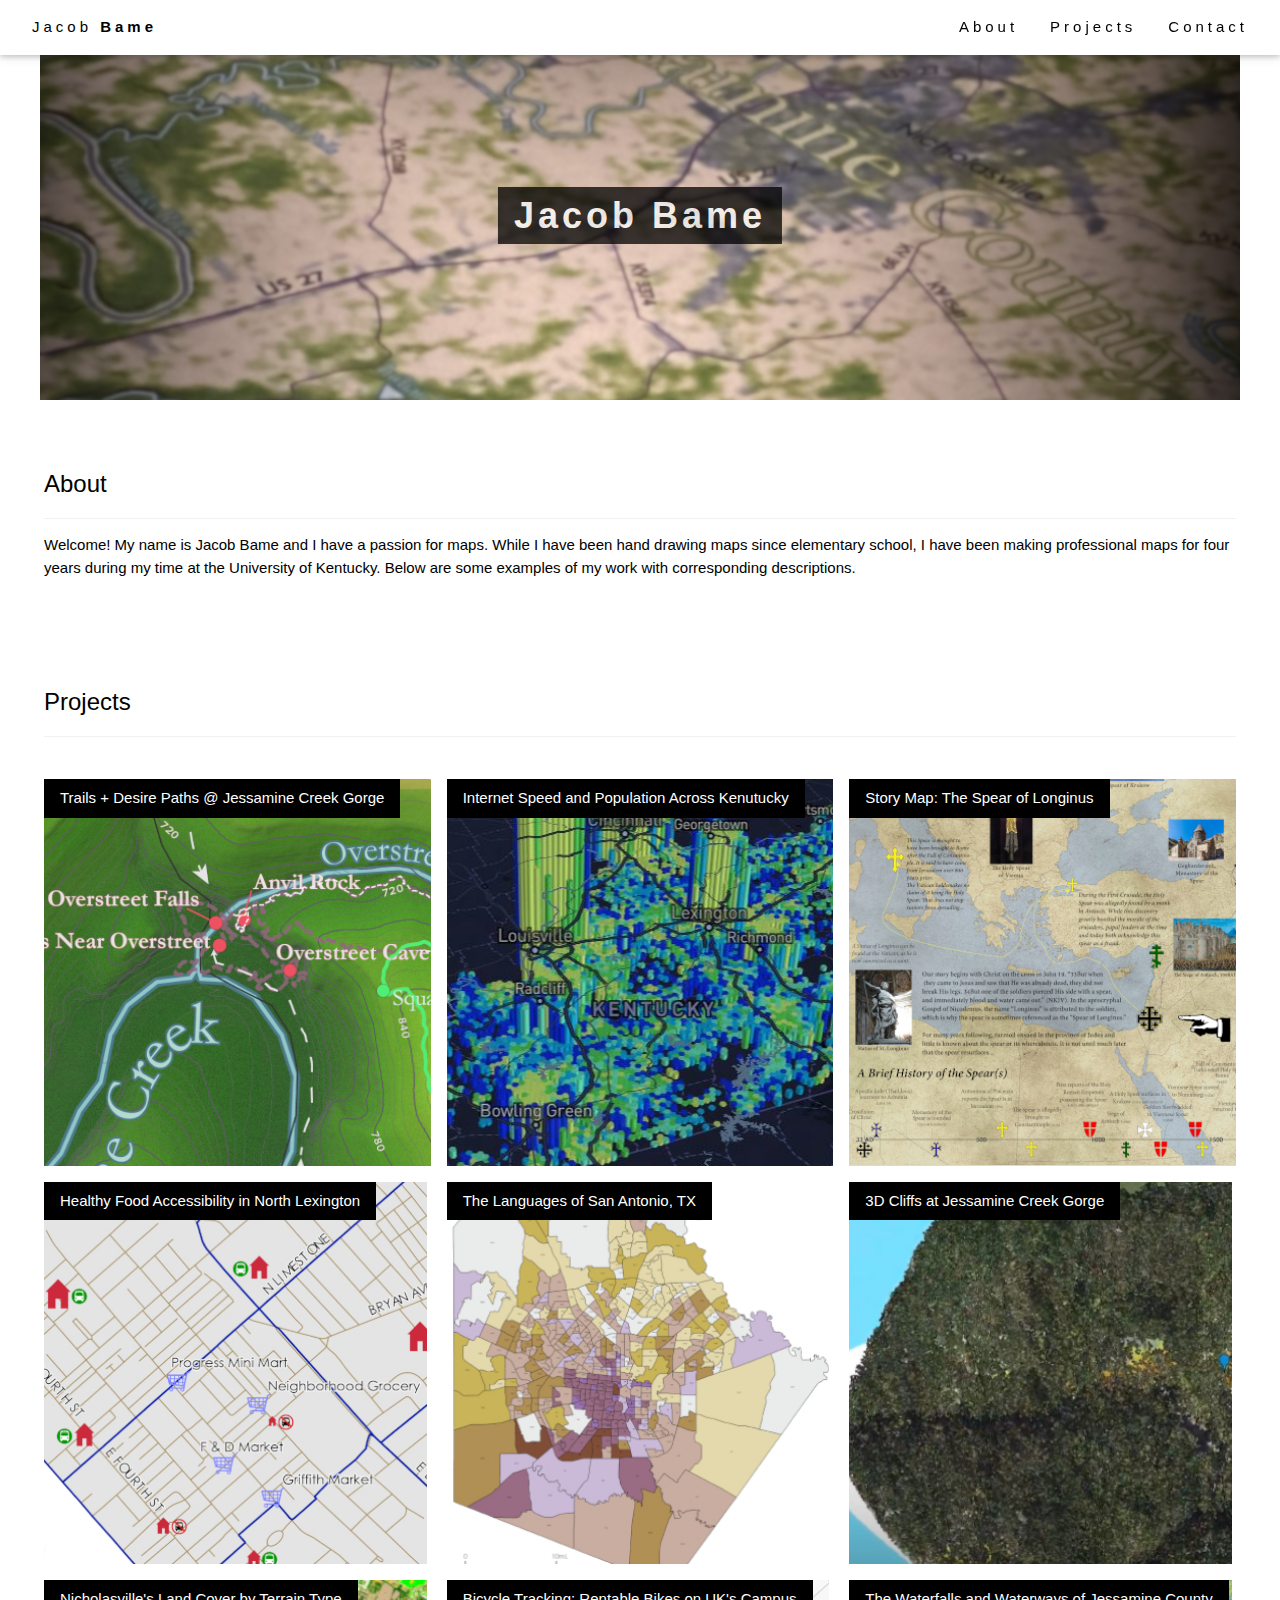
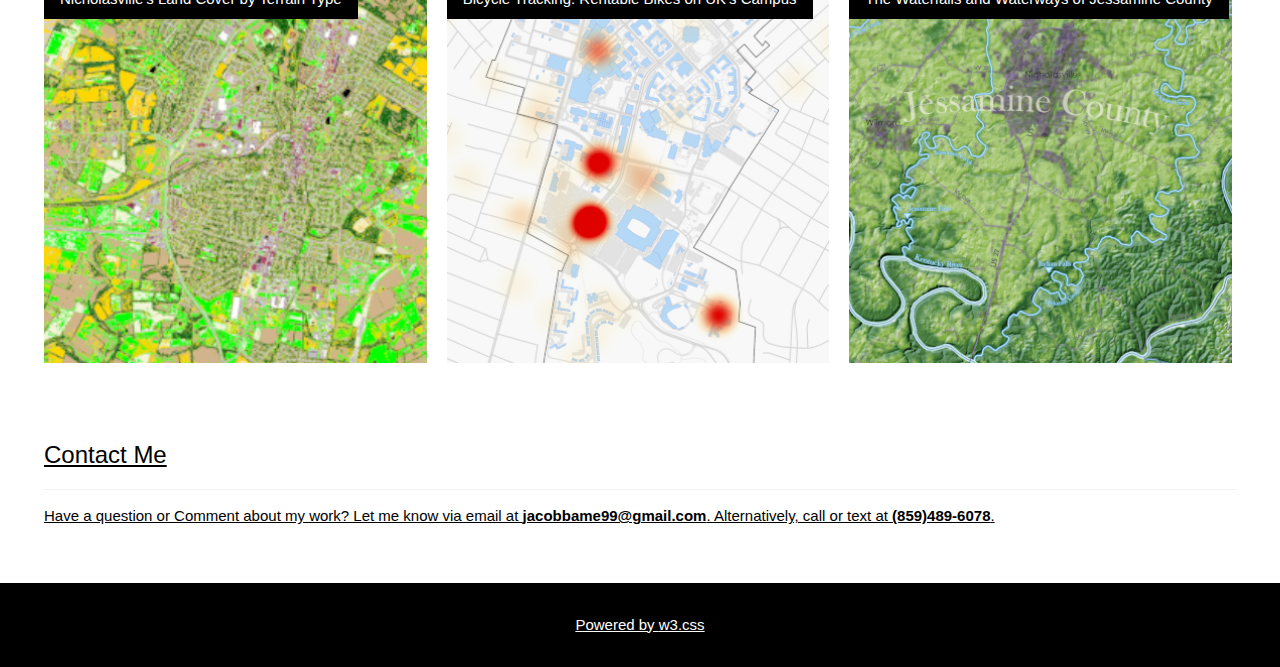
==== index.html @ 2e638ae8 "Added Map portfolio to the web repository" ====
<!DOCTYPE html>
<html>
<head>
<title>Jacob Bame - Cartographer</title>
<meta charset="UTF-8">
<meta name="viewport" content="width=device-width, initial-scale=1">
<link rel="stylesheet" href="css/w3.css">
</head>
<body>

<!-- Navbar (sit on top) -->
<div class="w3-top">
  <div class="w3-bar w3-white w3-wide w3-padding w3-card">
    <a href="#home" class="w3-bar-item w3-button">Jacob<b> Bame</b></a>
    <!-- Float links to the right. -->
    <div class="w3-right">
      <a href="#about" class="w3-bar-item w3-button">About</a>
      <a href="#projects" class="w3-bar-item w3-button">Projects</a>
      <a href="#contact" class="w3-bar-item w3-button">Contact</a>
    </div>
  </div>
</div>

<!-- Header -->
<header class="w3-display-container w3-content w3-wide" style="max-width:1200px;" id="home">
  <img class="w3-image" src="images/map.jpg" alt="Architecture" width="1200" height="587">
  <div class="w3-display-middle w3-margin-top w3-center">
    <h1 class="w3-xxlarge w3-text-white"><span class="w3-padding w3-black w3-opacity-min"><b>Jacob Bame</b></span> <span
  </div>
</header>

<!-- Begin page content -->
<div class="w3-content w3-padding" style="max-width:1256px">

  <!-- About Section -->
  <div class="w3-container w3-padding-32" id="about">
    <h3 class="w3-border-bottom w3-border-light-grey w3-padding-16">About</h3>
    <p>Welcome! My name is Jacob Bame and I have a passion for maps. While I have been hand drawing maps since elementary school,
      I have been making professional maps for four years during my time at the University of Kentucky.
       Below are some examples of my work with corresponding descriptions.
    </p>
  </div>
  <!-- Project Section -->
  <div class="w3-container w3-padding-32" id="projects">
    <h3 class="w3-border-bottom w3-border-light-grey w3-padding-16">Projects</h3>
  </div>

  <div class="w3-row-padding">
    <div class="w3-col l4 m4 w3-margin-bottom"> <!--see https://www.w3schools.com/w3css/w3css_grid.asp -->
      <a href="499Gorge.html" class="w3-hover-grayscale"> <!-- makes image into a link -->
      <div class="w3-display-container">
        <div class="w3-display-topleft w3-black w3-padding">Trails + Desire Paths @ Jessamine Creek Gorge</div>
        <img src="images/GorgeThumbnail.jpg" alt="House" style="width:100%">
      </div>
    </a> <!-- end link -->
    </div>
    <div class="w3-col l4 m4 w3-margin-bottom">
        <a href="InternetSpeed.html" class="w3-hover-grayscale"> <!-- makes image into a link -->
      <div class="w3-display-container">
        <div class="w3-display-topleft w3-black w3-padding">Internet Speed and Population Across Kenutucky</div>
        <img src="images/UnfoldedThumbnail.jpg" alt="House" style="width:100%">
      </div>
    </div>
    <div class="w3-col l4 m4 w3-margin-bottom">
      <a href="HolySpear.html" class="w3-hover-grayscale"> <!-- makes image into a link -->
      <div class="w3-display-container">
        <div class="w3-display-topleft w3-black w3-padding">Story Map: The Spear of Longinus</div>
        <img src="images/SpearThumbnail.jpg" alt="House" style="width:100%">
      </div>
    </div>
  </div>

  <div class="w3-row-padding">
    <div class="w3-col l4 m4 w3-margin-bottom">
      <a href="FoodDeserts.html" class="w3-hover-grayscale"> <!-- makes image into a link -->
      <div class="w3-display-container">
        <div class="w3-display-topleft w3-black w3-padding">Healthy Food Accessibility in North Lexington</div>
        <img src="images/FoodDesertsThumbnail.jpg" alt="House" style="width:99%">
      </div>
    </div>
    <div class="w3-col l4 m4 w3-margin-bottom">
      <a href="Trivariate.html" class="w3-hover-grayscale"> <!-- makes image into a link -->
      <div class="w3-display-container">
        <div class="w3-display-topleft w3-black w3-padding">The Languages of San Antonio, TX</div>
        <img src="images/TrivariateThumbnail.jpg" alt="House" style="width:99%">
      </div>
    </div>
    <div class="w3-col l4 m4 w3-margin-bottom">
      <a href="https://jbcurlz.github.io/jcg/" class="w3-hover-grayscale"> <!-- makes image into a link -->
      <div class="w3-display-container">
        <div class="w3-display-topleft w3-black w3-padding">3D Cliffs at Jessamine Creek Gorge</div>
        <img src="images/3DGorgeThumbnail.jpg" alt="House" style="width:99%">
      </div>
    </div>
  </div>
  <div class="w3-row-padding">
    <div class="w3-col l4 m4 w3-margin-bottom">
      <a href="LandCover.html" class="w3-hover-grayscale"> <!-- makes image into a link -->
      <div class="w3-display-container">
        <div class="w3-display-topleft w3-black w3-padding">Nicholasville's Land Cover by Terrain Type</div>
        <img src="images/LandCoverNicholasvilleThumbnail.jpg" alt="House" style="width:99%">
      </div>
    </div>
    <div class="w3-col l4 m4 w3-margin-bottom">
      <a href="Spinbikes.html" class="w3-hover-grayscale"> <!-- makes image into a link -->
      <div class="w3-display-container">
        <div class="w3-display-topleft w3-black w3-padding">Bicycle Tracking: Rentable Bikes on UK's Campus</div>
        <img src="images/SpinBikesThumbnail.jpg" alt="House" style="width:99%">

      </div>
    </div>
    <div class="w3-col l4 m4 w3-margin-bottom">
      <a href="Waterfalls.html" class="w3-hover-grayscale"> <!-- makes image into a link -->
      <div class="w3-display-container">
        <div class="w3-display-topleft w3-black w3-padding">The Waterfalls and Waterways of Jessamine County</div>
        <img src="images/WaterwaysThumbnail.jpg" alt="House" style="width:99%">
      </div>
    </div>
  </div>

  <!-- Contact Section -->
  <div class="w3-container w3-padding-32" id="contact">
    <h3 class="w3-border-bottom w3-border-light-grey w3-padding-16">Contact Me</h3>
<p>
    <p>Have a question or Comment about my work? Let me know via email at <b>jacobbame99@gmail.com</b>.
      Alternatively, call or text at <b>(859)489-6078</b>.</p>
  </div>



<!-- End page content -->
</div>


<!-- Footer -->
<footer class="w3-center w3-black w3-padding-16">
  <p>Powered by <a href="https://www.w3schools.com/w3css/default.asp" title="W3.CSS" target="_blank" class="w3-hover-text-green">w3.css</a></p>
</footer>

</body>
</html>
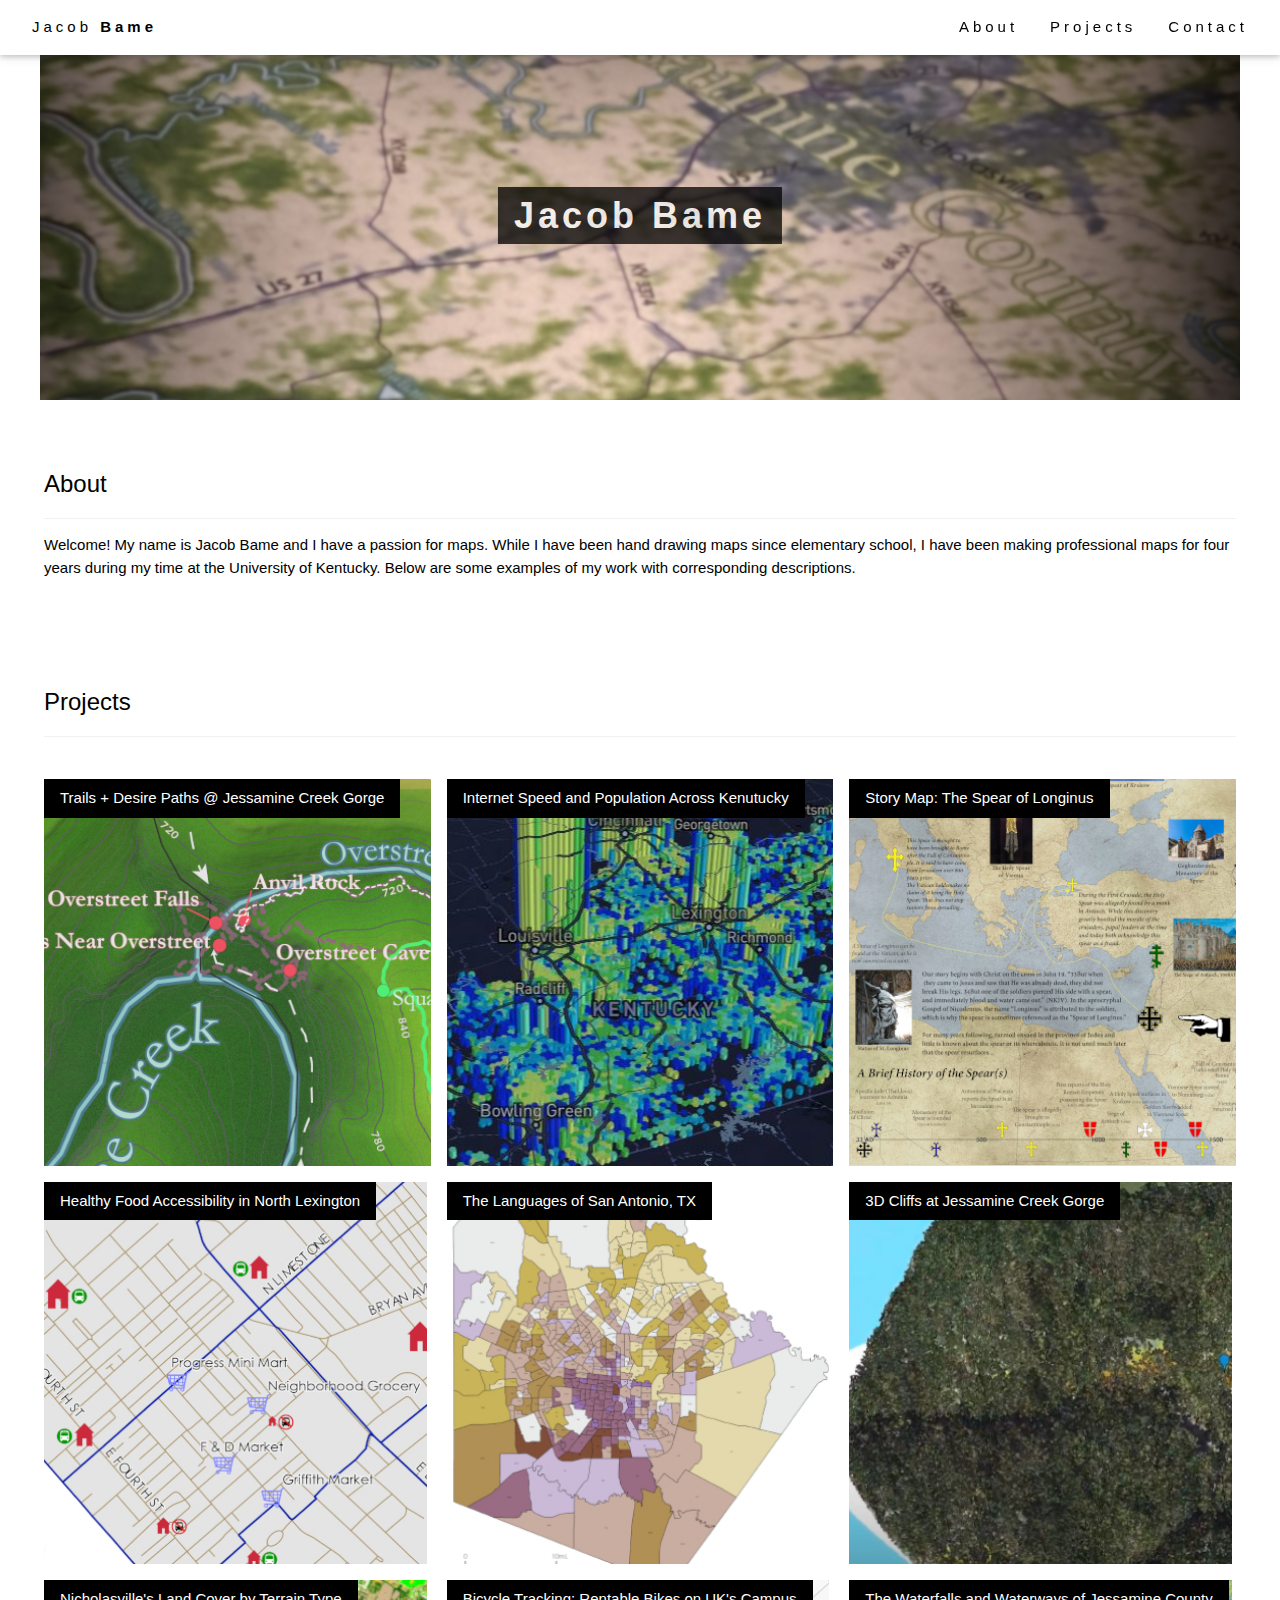
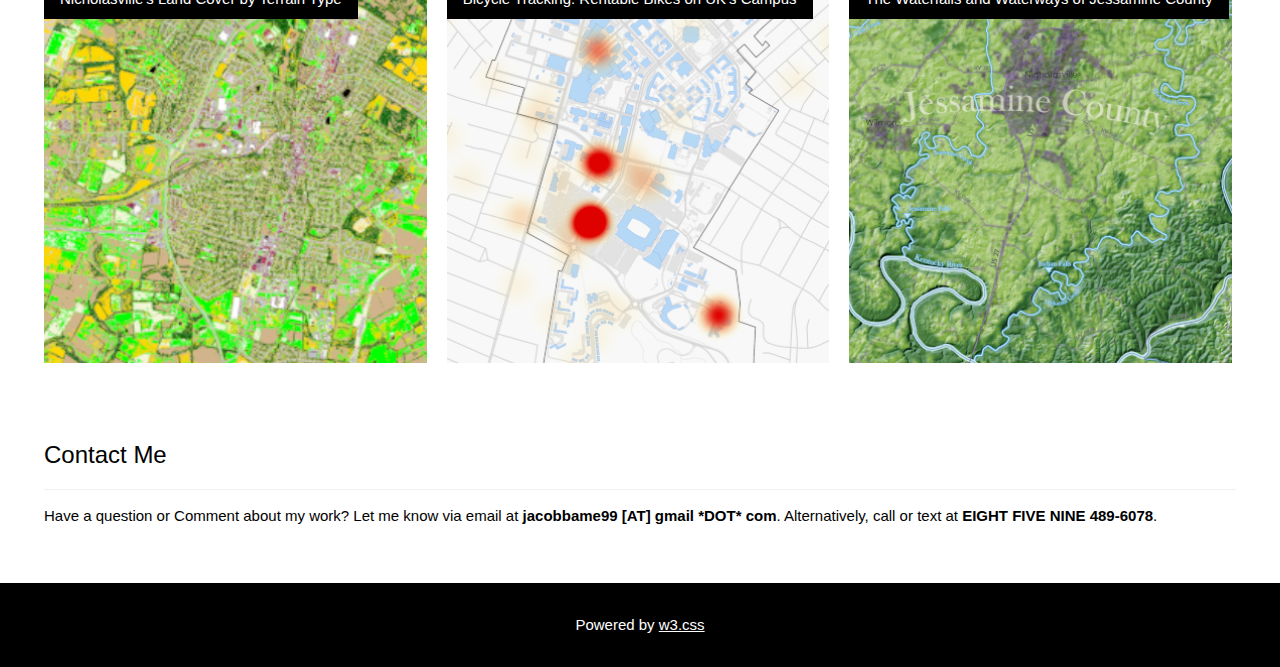
==== commit 049f3c78: "Website updates" ====
--- a/index.html
+++ b/index.html
@@ -47,73 +47,82 @@
 
   <div class="w3-row-padding">
     <div class="w3-col l4 m4 w3-margin-bottom"> <!--see https://www.w3schools.com/w3css/w3css_grid.asp -->
-      <a href="499Gorge.html" class="w3-hover-grayscale"> <!-- makes image into a link -->
+      <a href="499Gorge.html" class="w3-hover-opacity w3-hover-sepia"> <!-- makes image into a link -->
       <div class="w3-display-container">
         <div class="w3-display-topleft w3-black w3-padding">Trails + Desire Paths @ Jessamine Creek Gorge</div>
         <img src="images/GorgeThumbnail.jpg" alt="House" style="width:100%">
+        </a>
       </div>
     </a> <!-- end link -->
     </div>
     <div class="w3-col l4 m4 w3-margin-bottom">
-        <a href="InternetSpeed.html" class="w3-hover-grayscale"> <!-- makes image into a link -->
+        <a href="InternetSpeed.html" class="w3-hover-opacity w3-hover-sepia"> <!-- makes image into a link -->
       <div class="w3-display-container">
         <div class="w3-display-topleft w3-black w3-padding">Internet Speed and Population Across Kenutucky</div>
         <img src="images/UnfoldedThumbnail.jpg" alt="House" style="width:100%">
+        </a>
       </div>
     </div>
     <div class="w3-col l4 m4 w3-margin-bottom">
-      <a href="HolySpear.html" class="w3-hover-grayscale"> <!-- makes image into a link -->
+      <a href="HolySpear.html" class="w3-hover-opacity w3-hover-sepia"> <!-- makes image into a link -->
       <div class="w3-display-container">
         <div class="w3-display-topleft w3-black w3-padding">Story Map: The Spear of Longinus</div>
         <img src="images/SpearThumbnail.jpg" alt="House" style="width:100%">
+        </a>
       </div>
     </div>
   </div>
 
   <div class="w3-row-padding">
     <div class="w3-col l4 m4 w3-margin-bottom">
-      <a href="FoodDeserts.html" class="w3-hover-grayscale"> <!-- makes image into a link -->
+      <a href="FoodDeserts.html" class="w3-hover-opacity w3-hover-sepia"> <!-- makes image into a link -->
       <div class="w3-display-container">
         <div class="w3-display-topleft w3-black w3-padding">Healthy Food Accessibility in North Lexington</div>
         <img src="images/FoodDesertsThumbnail.jpg" alt="House" style="width:99%">
+        </a>
       </div>
     </div>
     <div class="w3-col l4 m4 w3-margin-bottom">
-      <a href="Trivariate.html" class="w3-hover-grayscale"> <!-- makes image into a link -->
+      <a href="Trivariate.html" class="w3-hover-opacity w3-hover-sepia"> <!-- makes image into a link -->
       <div class="w3-display-container">
         <div class="w3-display-topleft w3-black w3-padding">The Languages of San Antonio, TX</div>
         <img src="images/TrivariateThumbnail.jpg" alt="House" style="width:99%">
+        </a>
       </div>
     </div>
     <div class="w3-col l4 m4 w3-margin-bottom">
-      <a href="https://jbcurlz.github.io/jcg/" class="w3-hover-grayscale"> <!-- makes image into a link -->
+      <a href="https://jbcurlz.github.io/jcg/" class="w3-hover-opacity w3-hover-sepia"> <!-- makes image into a link -->
       <div class="w3-display-container">
         <div class="w3-display-topleft w3-black w3-padding">3D Cliffs at Jessamine Creek Gorge</div>
         <img src="images/3DGorgeThumbnail.jpg" alt="House" style="width:99%">
+        </a>
       </div>
     </div>
   </div>
   <div class="w3-row-padding">
     <div class="w3-col l4 m4 w3-margin-bottom">
-      <a href="LandCover.html" class="w3-hover-grayscale"> <!-- makes image into a link -->
+      <a href="LandCover.html" class="w3-hover-opacity w3-hover-sepia"> <!-- makes image into a link -->
       <div class="w3-display-container">
         <div class="w3-display-topleft w3-black w3-padding">Nicholasville's Land Cover by Terrain Type</div>
         <img src="images/LandCoverNicholasvilleThumbnail.jpg" alt="House" style="width:99%">
+        </a>
       </div>
     </div>
     <div class="w3-col l4 m4 w3-margin-bottom">
-      <a href="Spinbikes.html" class="w3-hover-grayscale"> <!-- makes image into a link -->
+      <a href="Spinbikes.html" class="w3-hover-opacity w3-hover-sepia"> <!-- makes image into a link -->
       <div class="w3-display-container">
         <div class="w3-display-topleft w3-black w3-padding">Bicycle Tracking: Rentable Bikes on UK's Campus</div>
         <img src="images/SpinBikesThumbnail.jpg" alt="House" style="width:99%">
+        </a>
 
       </div>
     </div>
     <div class="w3-col l4 m4 w3-margin-bottom">
-      <a href="Waterfalls.html" class="w3-hover-grayscale"> <!-- makes image into a link -->
+      <a href="Waterfalls.html" class="w3-hover-opacity w3-hover-sepia"> <!-- makes image into a link -->
       <div class="w3-display-container">
         <div class="w3-display-topleft w3-black w3-padding">The Waterfalls and Waterways of Jessamine County</div>
         <img src="images/WaterwaysThumbnail.jpg" alt="House" style="width:99%">
+        </a>
       </div>
     </div>
   </div>
@@ -122,8 +131,8 @@
   <div class="w3-container w3-padding-32" id="contact">
     <h3 class="w3-border-bottom w3-border-light-grey w3-padding-16">Contact Me</h3>
 <p>
-    <p>Have a question or Comment about my work? Let me know via email at <b>jacobbame99@gmail.com</b>.
-      Alternatively, call or text at <b>(859)489-6078</b>.</p>
+    <p>Have a question or Comment about my work? Let me know via email at <b>jacobbame99 [AT] gmail *DOT* com</b>.
+      Alternatively, call or text at <b>EIGHT FIVE NINE 489-6078</b>.</p>
   </div>
 
 
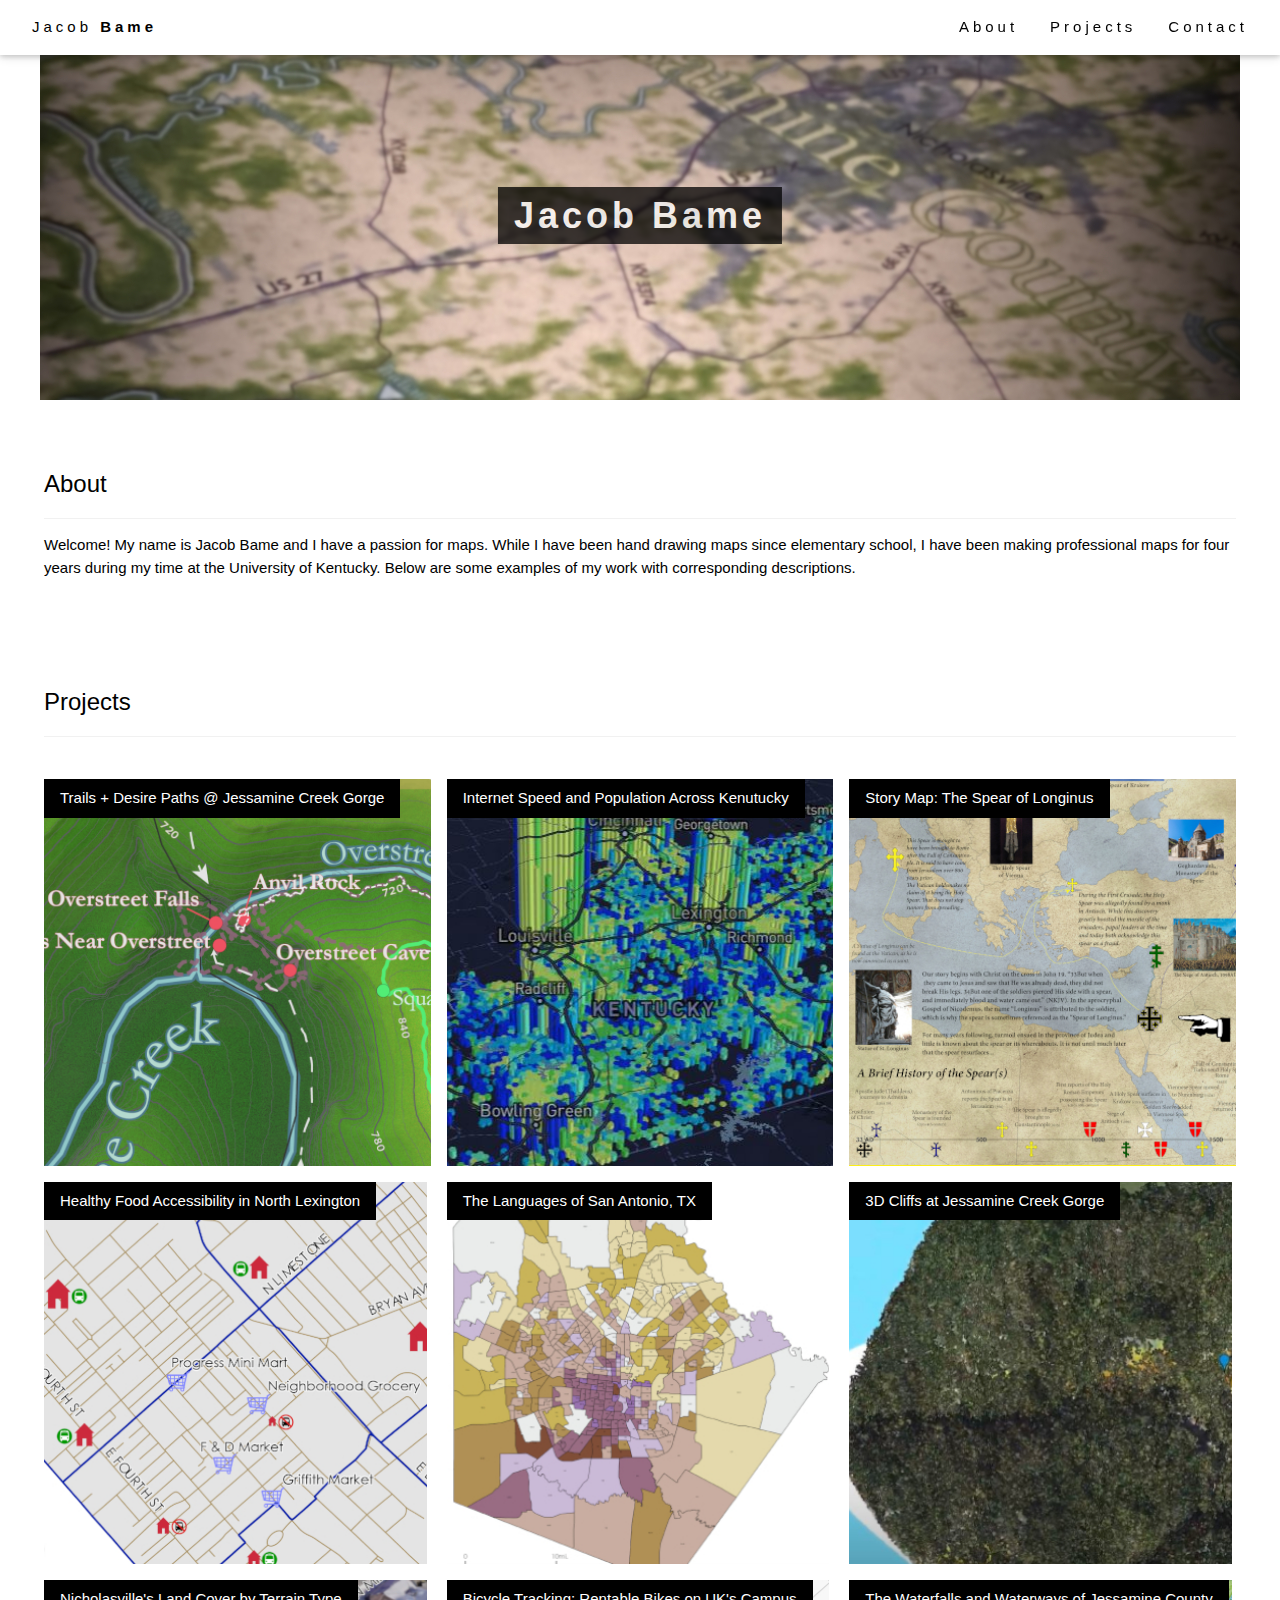
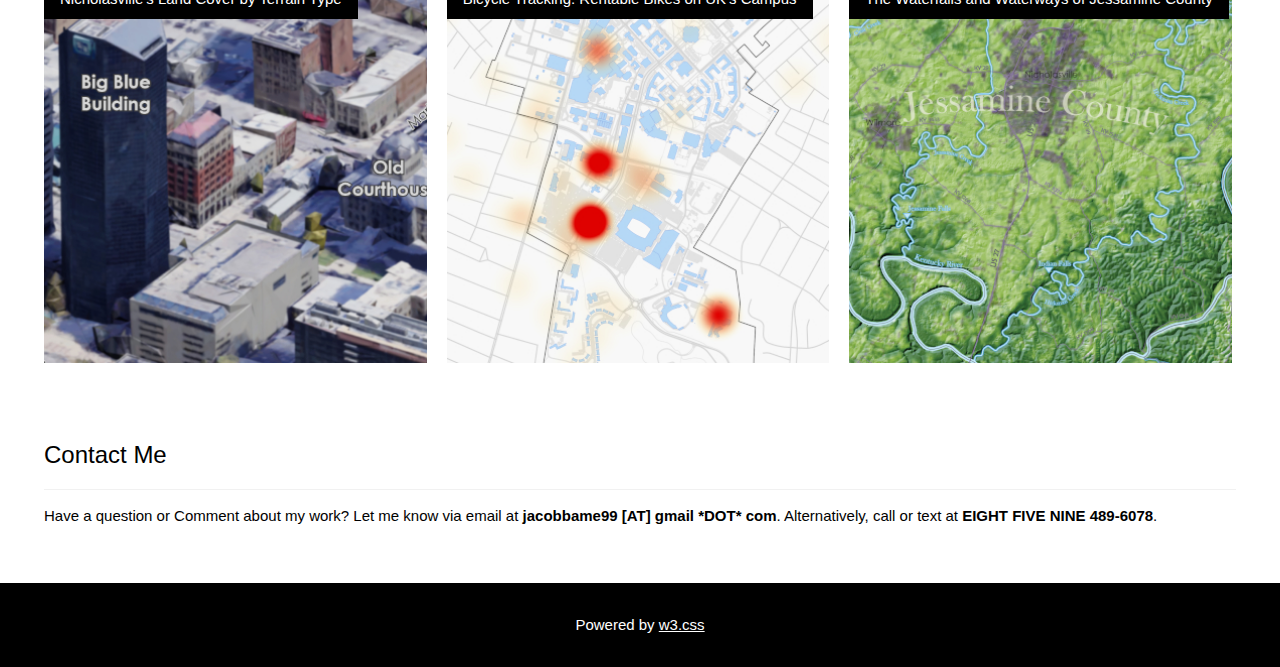
==== commit cf3f5e1f: "Replaced Land Cover Map with Isometric Map" ====
--- a/index.html
+++ b/index.html
@@ -101,10 +101,10 @@
   </div>
   <div class="w3-row-padding">
     <div class="w3-col l4 m4 w3-margin-bottom">
-      <a href="LandCover.html" class="w3-hover-opacity w3-hover-sepia"> <!-- makes image into a link -->
+      <a href="Isometric Map: Downtown Lexington, KY" class="w3-hover-opacity w3-hover-sepia"> <!-- makes image into a link -->
       <div class="w3-display-container">
         <div class="w3-display-topleft w3-black w3-padding">Nicholasville's Land Cover by Terrain Type</div>
-        <img src="images/LandCoverNicholasvilleThumbnail.jpg" alt="House" style="width:99%">
+        <img src="images/isometricthumbnail.jpg" alt="House" style="width:99%">
         </a>
       </div>
     </div>
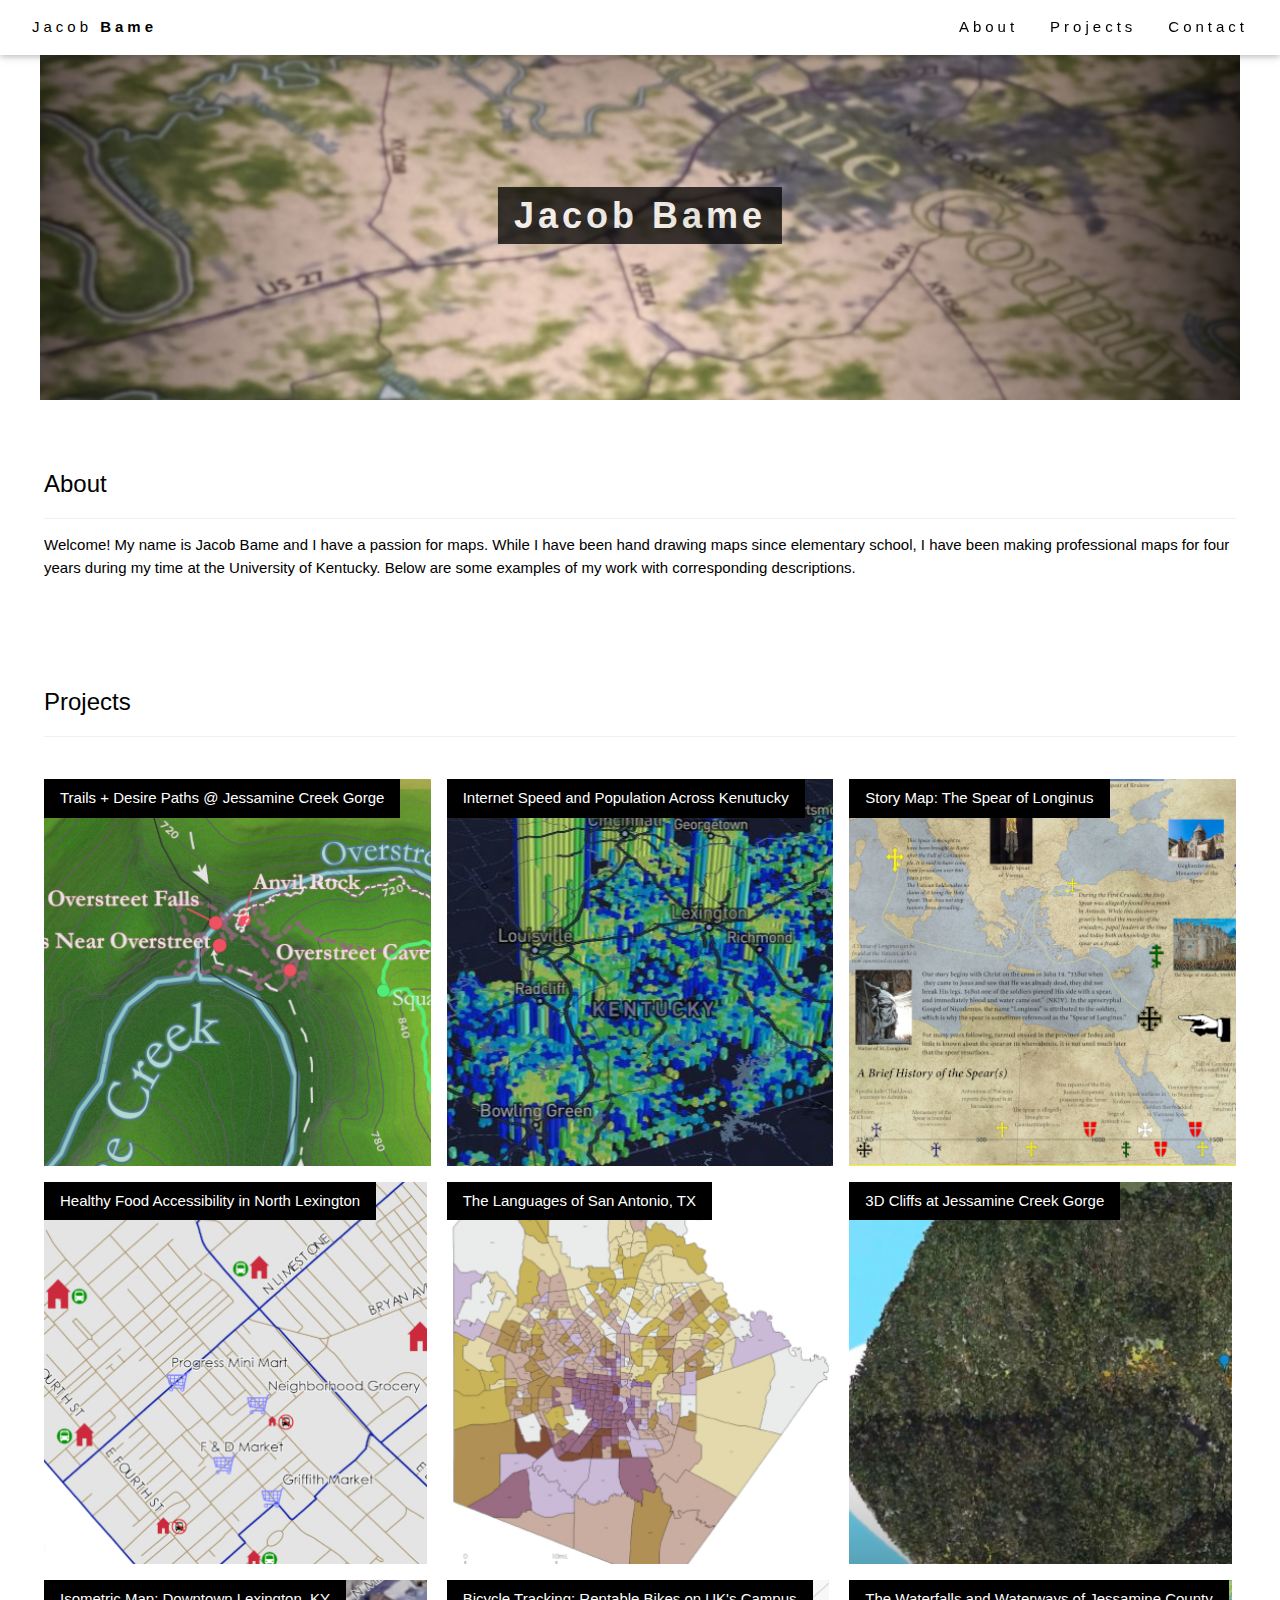
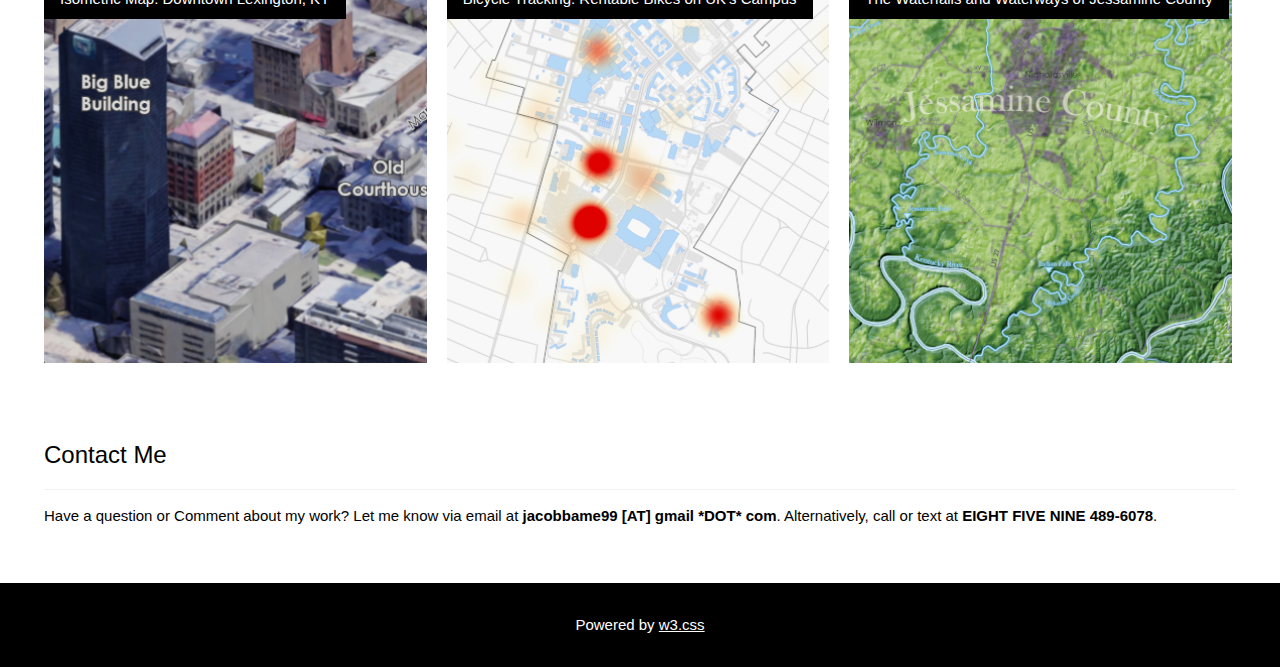
==== commit 4ae988c5: "Update index.html" ====
--- a/index.html
+++ b/index.html
@@ -101,9 +101,9 @@
   </div>
   <div class="w3-row-padding">
     <div class="w3-col l4 m4 w3-margin-bottom">
-      <a href="Isometric Map: Downtown Lexington, KY" class="w3-hover-opacity w3-hover-sepia"> <!-- makes image into a link -->
+      <a href="isometric.html" class="w3-hover-opacity w3-hover-sepia"> <!-- makes image into a link -->
       <div class="w3-display-container">
-        <div class="w3-display-topleft w3-black w3-padding">Nicholasville's Land Cover by Terrain Type</div>
+        <div class="w3-display-topleft w3-black w3-padding">Isometric Map: Downtown Lexington, KY</div>
         <img src="images/isometricthumbnail.jpg" alt="House" style="width:99%">
         </a>
       </div>
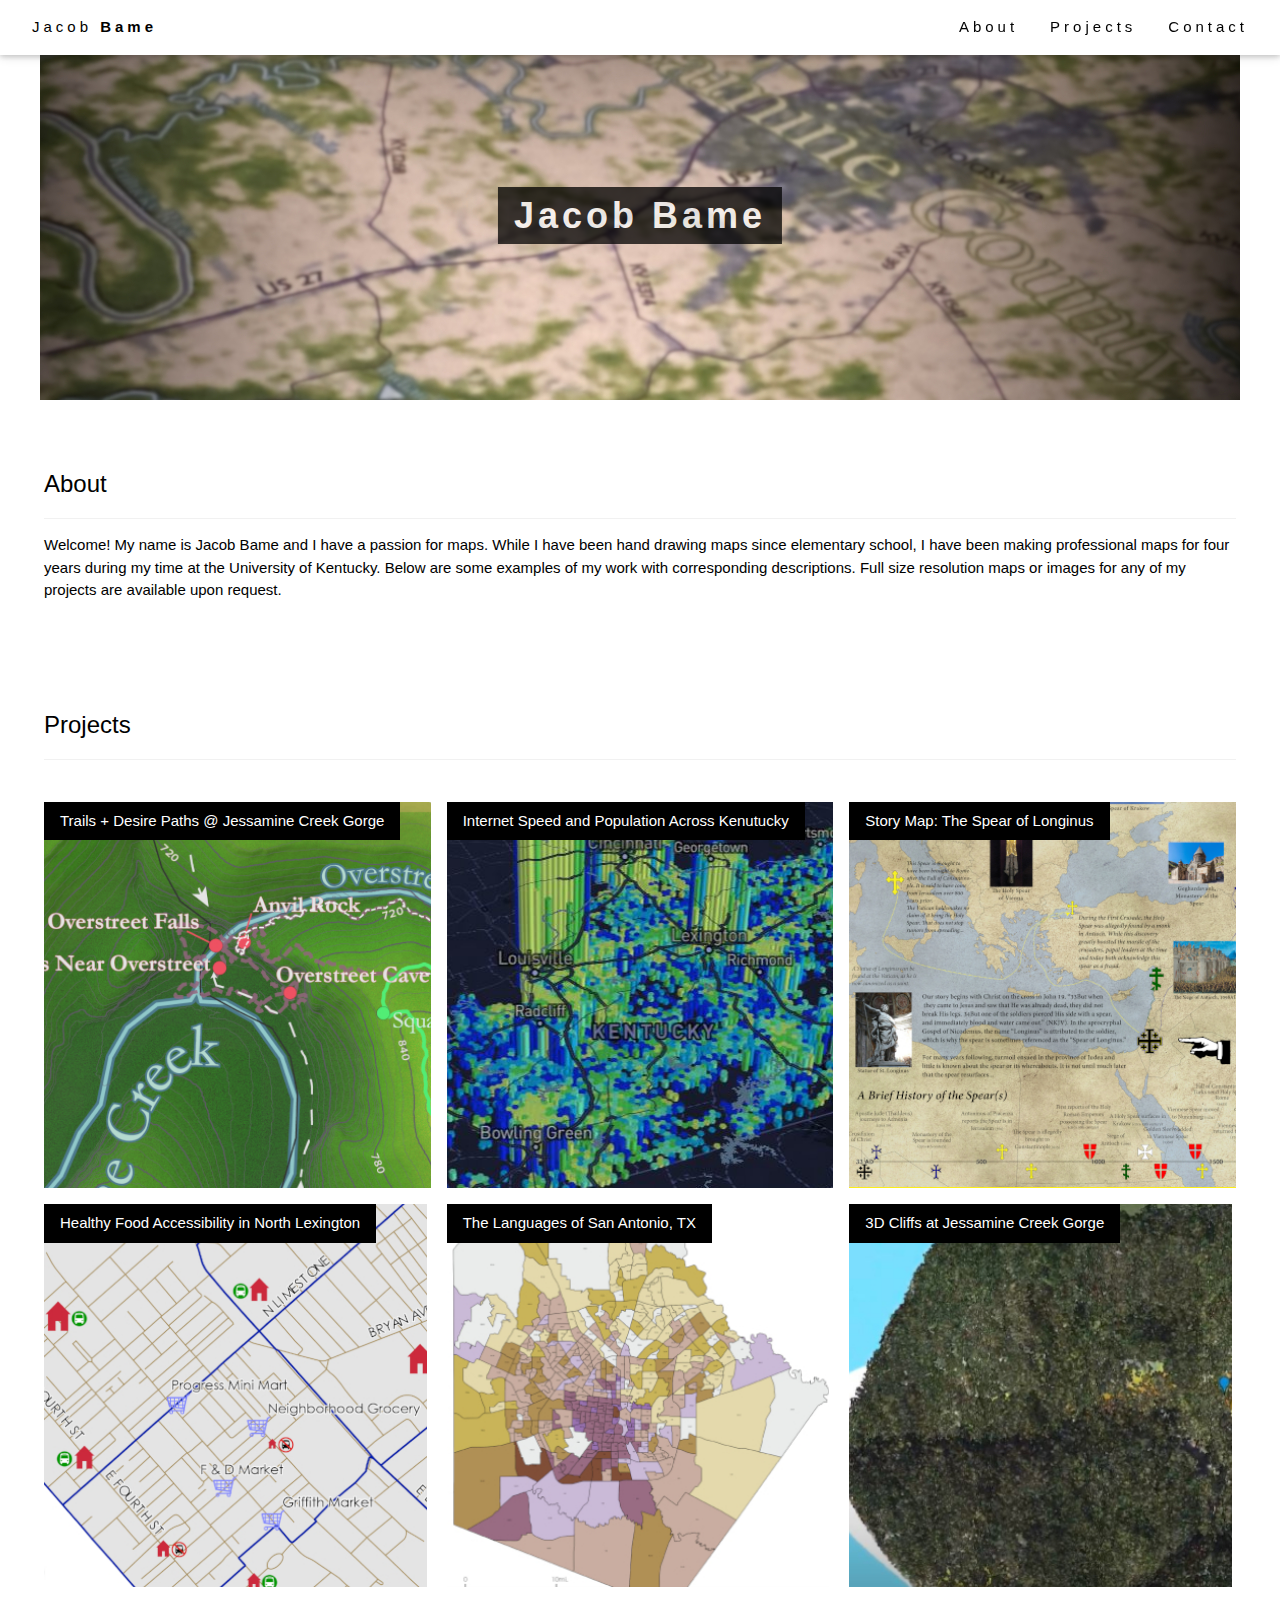
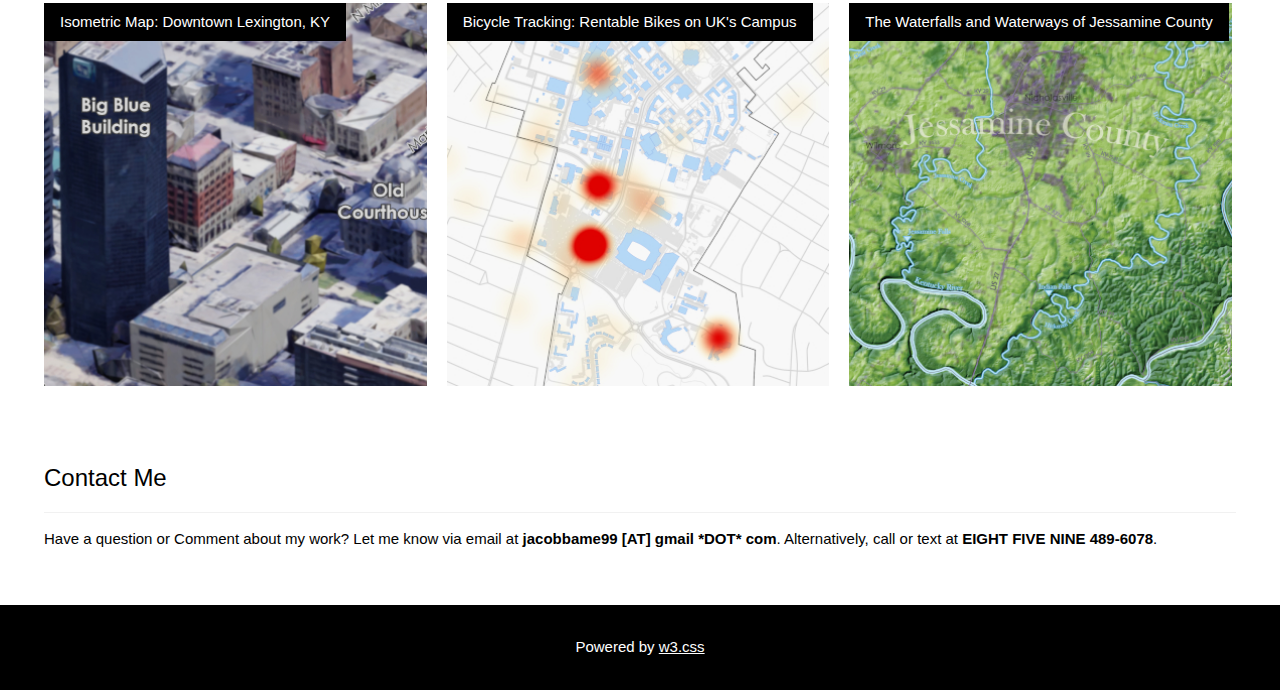
==== commit 37aecf97: "Updated 499Gorge" ====
--- a/index.html
+++ b/index.html
@@ -37,7 +37,7 @@
     <h3 class="w3-border-bottom w3-border-light-grey w3-padding-16">About</h3>
     <p>Welcome! My name is Jacob Bame and I have a passion for maps. While I have been hand drawing maps since elementary school,
       I have been making professional maps for four years during my time at the University of Kentucky.
-       Below are some examples of my work with corresponding descriptions.
+       Below are some examples of my work with corresponding descriptions. Full size resolution maps or images for any of my projects are available upon request.
     </p>
   </div>
   <!-- Project Section -->
@@ -101,7 +101,7 @@
   </div>
   <div class="w3-row-padding">
     <div class="w3-col l4 m4 w3-margin-bottom">
-      <a href="isometric.html" class="w3-hover-opacity w3-hover-sepia"> <!-- makes image into a link -->
+      <a href="isometric" class="w3-hover-opacity w3-hover-sepia"> <!-- makes image into a link -->
       <div class="w3-display-container">
         <div class="w3-display-topleft w3-black w3-padding">Isometric Map: Downtown Lexington, KY</div>
         <img src="images/isometricthumbnail.jpg" alt="House" style="width:99%">
